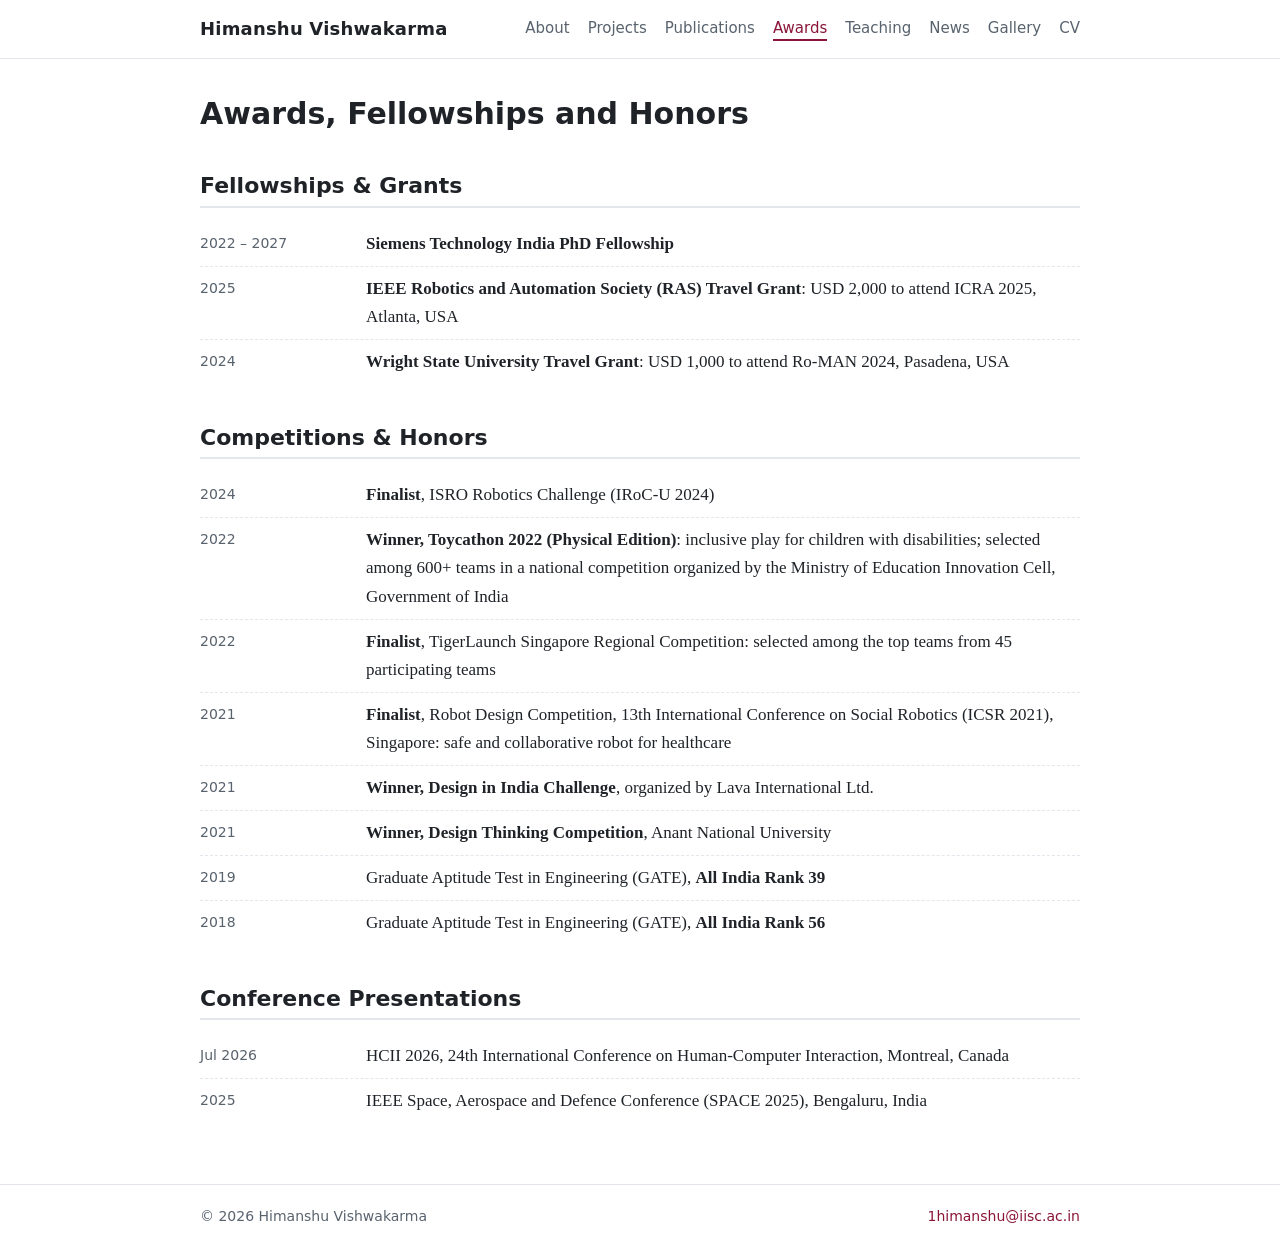
==== awards.html @ 06a632ed "Initial version of personal academic website Co-Authored-By: Claude Opus 5.5 <noreply@anthropic.com>" ====
<!DOCTYPE html>
<html lang="en">
<head>
  <meta charset="utf-8">
  <meta name="viewport" content="width=device-width, initial-scale=1">
  <title>Awards · Himanshu Vishwakarma</title>
  <link rel="stylesheet" href="assets/style.css">
</head>
<body>
<header class="site-header">
  <nav class="nav">
    <a class="brand" href="index.html">Himanshu Vishwakarma</a>
    <ul>
      <li><a href="index.html">About</a></li>
      <li><a href="projects.html">Projects</a></li>
      <li><a href="publications.html">Publications</a></li>
      <li><a class="active" href="awards.html">Awards</a></li>
      <li><a href="teaching.html">Teaching</a></li>
      <li><a href="news.html">News</a></li>
      <li><a href="gallery.html">Gallery</a></li>
      <li><a href="cv.pdf">CV</a></li>
    </ul>
  </nav>
</header>

<main>
  <h1>Awards, Fellowships and Honors</h1>

  <h2>Fellowships &amp; Grants</h2>
  <ul class="timeline">
    <li><span class="when">2022 – 2027</span><span><strong>Siemens Technology India PhD Fellowship</strong></span></li>
    <li><span class="when">2025</span><span><strong>IEEE Robotics and Automation Society (RAS) Travel Grant</strong>: USD 2,000 to attend ICRA 2025, Atlanta, USA</span></li>
    <li><span class="when">2024</span><span><strong>Wright State University Travel Grant</strong>: USD 1,000 to attend Ro-MAN 2024, Pasadena, USA</span></li>
  </ul>

  <h2>Competitions &amp; Honors</h2>
  <ul class="timeline">
    <li><span class="when">2024</span><span><strong>Finalist</strong>, ISRO Robotics Challenge (IRoC-U 2024)</span></li>
    <li><span class="when">2022</span><span><strong>Winner, Toycathon 2022 (Physical Edition)</strong>: inclusive play for children with disabilities; selected among 600+ teams in a national competition organized by the Ministry of Education Innovation Cell, Government of India</span></li>
    <li><span class="when">2022</span><span><strong>Finalist</strong>, TigerLaunch Singapore Regional Competition: selected among the top teams from 45 participating teams</span></li>
    <li><span class="when">2021</span><span><strong>Finalist</strong>, Robot Design Competition, 13th International Conference on Social Robotics (ICSR 2021), Singapore: safe and collaborative robot for healthcare</span></li>
    <li><span class="when">2021</span><span><strong>Winner, Design in India Challenge</strong>, organized by Lava International Ltd.</span></li>
    <li><span class="when">2021</span><span><strong>Winner, Design Thinking Competition</strong>, Anant National University</span></li>
    <li><span class="when">2019</span><span>Graduate Aptitude Test in Engineering (GATE), <strong>All India Rank 39</strong></span></li>
    <li><span class="when">2018</span><span>Graduate Aptitude Test in Engineering (GATE), <strong>All India Rank 56</strong></span></li>
  </ul>

  <h2>Conference Presentations</h2>
  <ul class="timeline">
    <li><span class="when">Jul 2026</span><span>HCII 2026, 24th International Conference on Human-Computer Interaction, Montreal, Canada</span></li>
    <li><span class="when">2025</span><span>IEEE Space, Aerospace and Defence Conference (SPACE 2025), Bengaluru, India</span></li>
  </ul>
</main>

<footer><div class="inner">
  <span>© 2026 Himanshu Vishwakarma</span>
  <span><a href="mailto:1himanshu@iisc.ac.in">1himanshu@iisc.ac.in</a></span>
</div></footer>
</body>
</html>
---- assets/style.css ----
:root {
  --text: #1f2328;
  --muted: #59636e;
  --accent: #8a1538;      /* deep maroon, close to the CV marker colour */
  --line: #e3e6ea;
  --bg: #ffffff;
  --soft: #f6f7f9;
  --max: 920px;
}

* { box-sizing: border-box; }

html { scroll-behavior: smooth; }

body {
  margin: 0;
  font-family: "Source Serif 4", Georgia, "Times New Roman", serif;
  font-size: 17px;
  line-height: 1.65;
  color: var(--text);
  background: var(--bg);
}

a { color: var(--accent); text-decoration: none; }
a:hover { text-decoration: underline; }

/* ---------- header / nav ---------- */
.site-header {
  position: sticky; top: 0; z-index: 10;
  background: rgba(255,255,255,.95);
  backdrop-filter: blur(6px);
  border-bottom: 1px solid var(--line);
}
.nav {
  max-width: var(--max); margin: 0 auto; padding: 14px 20px;
  display: flex; align-items: center; justify-content: space-between; gap: 16px;
  flex-wrap: wrap;
}
.brand {
  font-family: system-ui, -apple-system, "Segoe UI", Roboto, sans-serif;
  font-weight: 700; font-size: 18px; color: var(--text); letter-spacing: .2px;
}
.brand:hover { text-decoration: none; color: var(--accent); }
.nav ul {
  list-style: none; margin: 0; padding: 0;
  display: flex; flex-wrap: wrap; gap: 4px 18px;
  font-family: system-ui, -apple-system, "Segoe UI", Roboto, sans-serif; font-size: 15px;
}
.nav ul a { color: var(--muted); padding: 2px 0; border-bottom: 2px solid transparent; }
.nav ul a:hover { color: var(--text); text-decoration: none; }
.nav ul a.active { color: var(--accent); border-bottom-color: var(--accent); }

/* ---------- layout ---------- */
main { max-width: var(--max); margin: 0 auto; padding: 36px 20px 60px; }

h1, h2, h3 {
  font-family: system-ui, -apple-system, "Segoe UI", Roboto, sans-serif;
  line-height: 1.25; color: var(--text);
}
h1 { font-size: 30px; margin: 0 0 6px; }
h2 {
  font-size: 22px; margin: 40px 0 14px; padding-bottom: 6px;
  border-bottom: 2px solid var(--line);
}
h3 { font-size: 17px; margin: 22px 0 6px; }

.muted { color: var(--muted); }
.small { font-size: 15px; }

/* ---------- home hero ---------- */
.hero { display: grid; grid-template-columns: 220px 1fr; gap: 32px; align-items: start; }
.hero img.photo {
  width: 220px; height: 220px; object-fit: cover; border-radius: 50%;
  border: 1px solid var(--line);
}
.hero .role {
  font-family: system-ui, -apple-system, "Segoe UI", Roboto, sans-serif;
  color: var(--muted); font-size: 16px; margin: 0 0 14px;
}
.links { display: flex; flex-wrap: wrap; gap: 8px; margin-top: 16px; }
.links a {
  font-family: system-ui, -apple-system, "Segoe UI", Roboto, sans-serif; font-size: 14px;
  border: 1px solid var(--line); border-radius: 999px; padding: 4px 12px; color: var(--text);
}
.links a:hover { border-color: var(--accent); color: var(--accent); text-decoration: none; }
.links a.primary { background: var(--accent); border-color: var(--accent); color: #fff; }
.links a.primary:hover { color: #fff; opacity: .9; }

.tags { display: flex; flex-wrap: wrap; gap: 8px; padding: 0; list-style: none; }
.tags li {
  font-family: system-ui, -apple-system, "Segoe UI", Roboto, sans-serif; font-size: 14px;
  background: var(--soft); border: 1px solid var(--line); border-radius: 6px; padding: 3px 10px;
}

/* ---------- timeline-style lists ---------- */
.timeline { list-style: none; padding: 0; margin: 0; }
.timeline li {
  display: grid; grid-template-columns: 150px 1fr; gap: 16px;
  padding: 8px 0; border-bottom: 1px dashed var(--line);
}
.timeline li:last-child { border-bottom: none; }
.timeline .when {
  font-family: system-ui, -apple-system, "Segoe UI", Roboto, sans-serif;
  font-size: 14px; color: var(--muted); padding-top: 2px;
}

/* ---------- publications ---------- */
ol.pubs { padding-left: 0; list-style: none; counter-reset: pub; }
ol.pubs li { position: relative; padding: 8px 0 8px 52px; counter-increment: pub; }
ol.pubs li::before {
  position: absolute; left: 0; top: 9px;
  font-family: system-ui, -apple-system, "Segoe UI", Roboto, sans-serif;
  font-size: 13px; font-weight: 600; color: var(--accent);
}
ol.pubs.j li::before { content: "[J" counter(pub) "]"; }
ol.pubs.c li::before { content: "[C" counter(pub) "]"; }
ol.pubs.u li::before { content: "[U" counter(pub) "]"; }
ol.pubs.p li::before { content: "[P" counter(pub) "]"; }
.me { font-weight: 700; }
.ptitle { font-weight: 600; }
.badge {
  display: inline-block; font-family: system-ui, -apple-system, "Segoe UI", Roboto, sans-serif;
  font-size: 12px; line-height: 1.6; padding: 0 7px; border-radius: 4px; margin-left: 4px;
  background: var(--soft); border: 1px solid var(--line); color: var(--muted); vertical-align: 1px;
}
.badge.link { color: var(--accent); border-color: #e6c9d2; }

/* ---------- project cards ---------- */
.cards { display: grid; grid-template-columns: repeat(auto-fill, minmax(260px, 1fr)); gap: 18px; }
.card {
  border: 1px solid var(--line); border-radius: 10px; overflow: hidden; background: #fff;
  display: flex; flex-direction: column;
}
.card .thumb {
  aspect-ratio: 16 / 9; background: var(--soft); display: flex; align-items: center; justify-content: center;
  color: var(--muted); font-family: system-ui, sans-serif; font-size: 13px;
}
.card .thumb img { width: 100%; height: 100%; object-fit: cover; }
.card .body { padding: 14px 16px 16px; display: flex; flex-direction: column; gap: 6px; flex: 1; }
.card h3 { margin: 0; font-size: 16px; }
.card p { margin: 0; font-size: 15px; }
.card .venue { font-family: system-ui, sans-serif; font-size: 13px; color: var(--muted); }
.card .more { margin-top: auto; font-family: system-ui, sans-serif; font-size: 14px; }

/* ---------- footer ---------- */
footer {
  border-top: 1px solid var(--line); color: var(--muted);
  font-family: system-ui, -apple-system, "Segoe UI", Roboto, sans-serif; font-size: 14px;
}
footer .inner { max-width: var(--max); margin: 0 auto; padding: 20px; display: flex; justify-content: space-between; flex-wrap: wrap; gap: 8px; }

/* ---------- mobile ---------- */
@media (max-width: 680px) {
  body { font-size: 16px; }
  .hero { grid-template-columns: 1fr; text-align: center; }
  .hero img.photo { margin: 0 auto; width: 170px; height: 170px; }
  .links { justify-content: center; }
  .timeline li { grid-template-columns: 1fr; gap: 0; }
  ol.pubs li { padding-left: 44px; }
}

/* ---------- video thumbnails ---------- */
.card a.thumb { position: relative; display: block; }
.card a.thumb img { display: block; width: 100%; height: 100%; object-fit: cover; transition: transform .25s ease; }
.card a.thumb:hover img { transform: scale(1.03); }
.card .play {
  position: absolute; left: 50%; top: 50%; width: 54px; height: 38px; transform: translate(-50%, -50%);
  background: rgba(0,0,0,.65); border-radius: 10px;
}
.card .play::after {
  content: ""; position: absolute; left: 22px; top: 11px;
  border-style: solid; border-width: 8px 0 8px 14px; border-color: transparent transparent transparent #fff;
}
.card a.thumb:hover .play { background: #c4302b; }
.card .more a { margin-right: 14px; }

/* ---------- gallery ---------- */
.videos { display: grid; grid-template-columns: repeat(auto-fill, minmax(380px, 1fr)); gap: 20px; }
.video figure { margin: 0; }
.video .frame { position: relative; aspect-ratio: 16 / 9; border-radius: 10px; overflow: hidden; background: #000; }
.video iframe { position: absolute; inset: 0; width: 100%; height: 100%; border: 0; }
.video figcaption { font-family: system-ui, sans-serif; font-size: 14px; color: var(--muted); margin-top: 6px; }
@media (max-width: 680px) { .videos { grid-template-columns: 1fr; } }
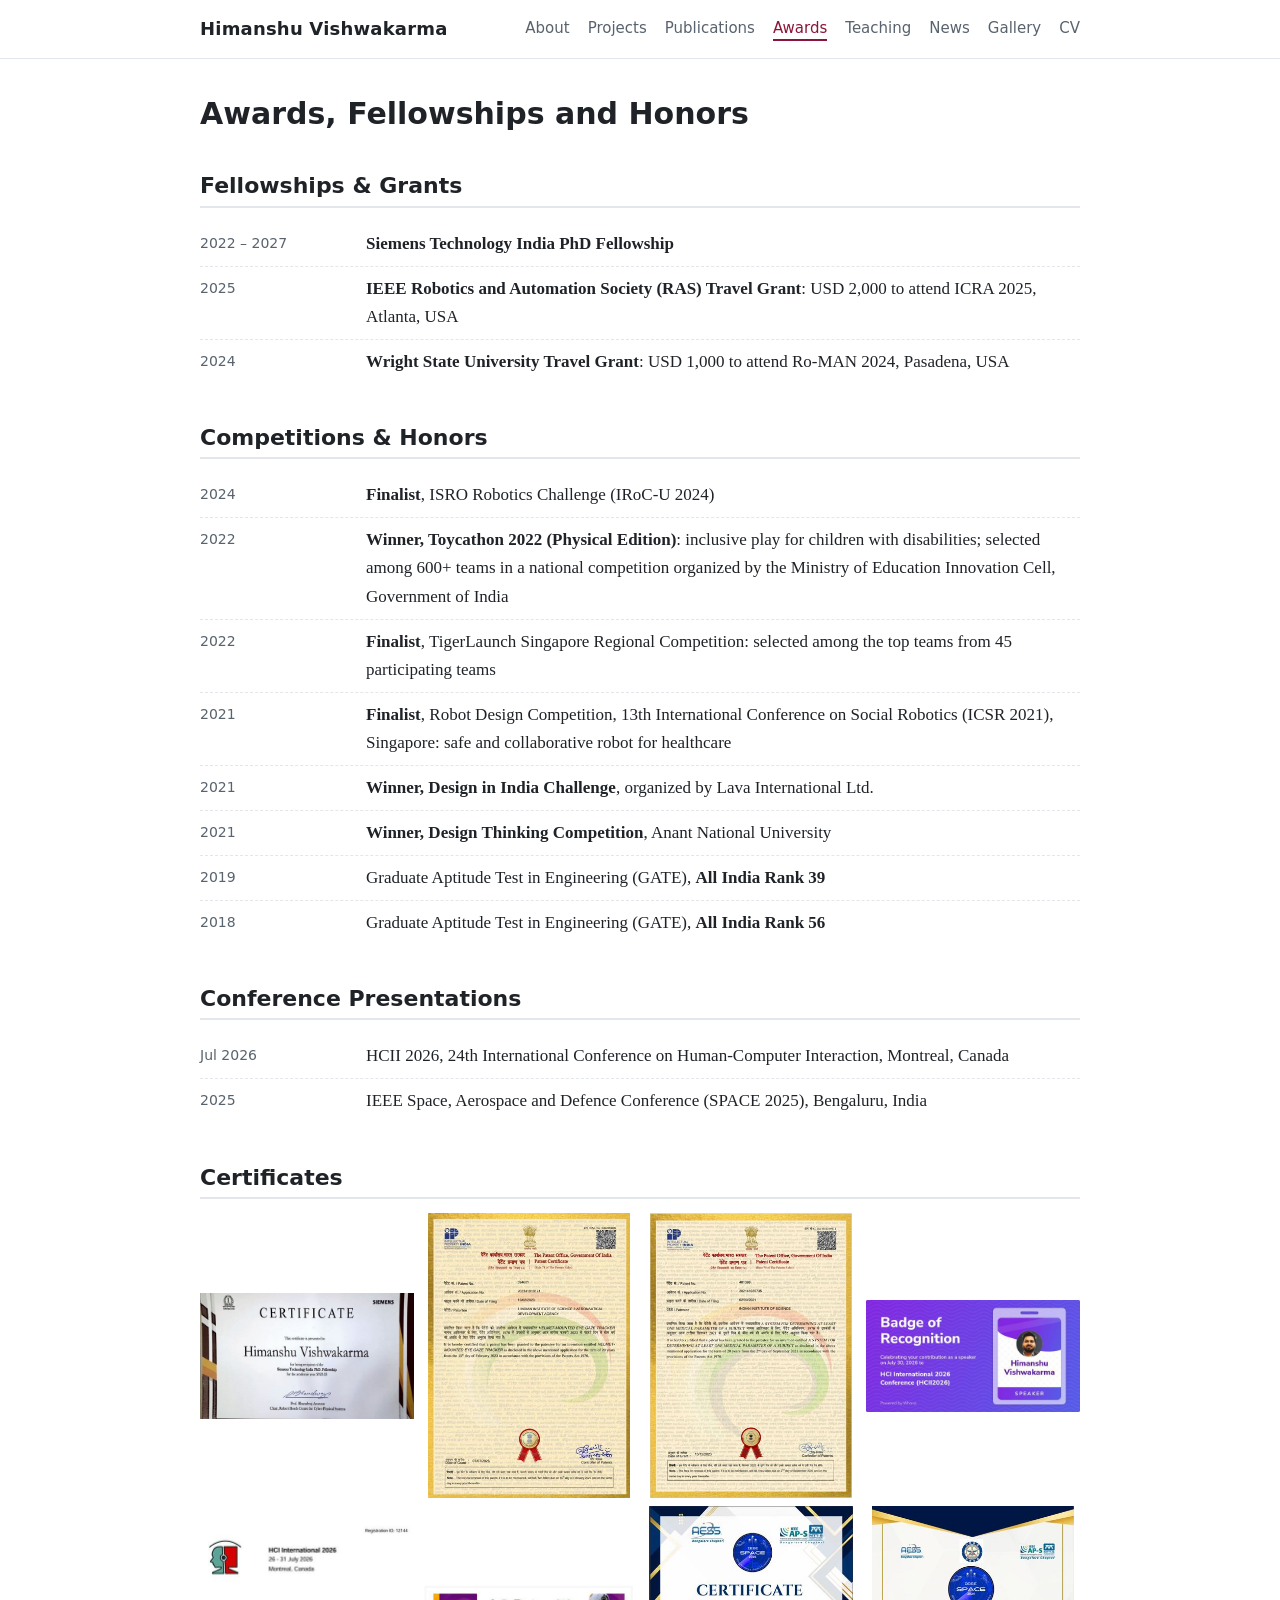
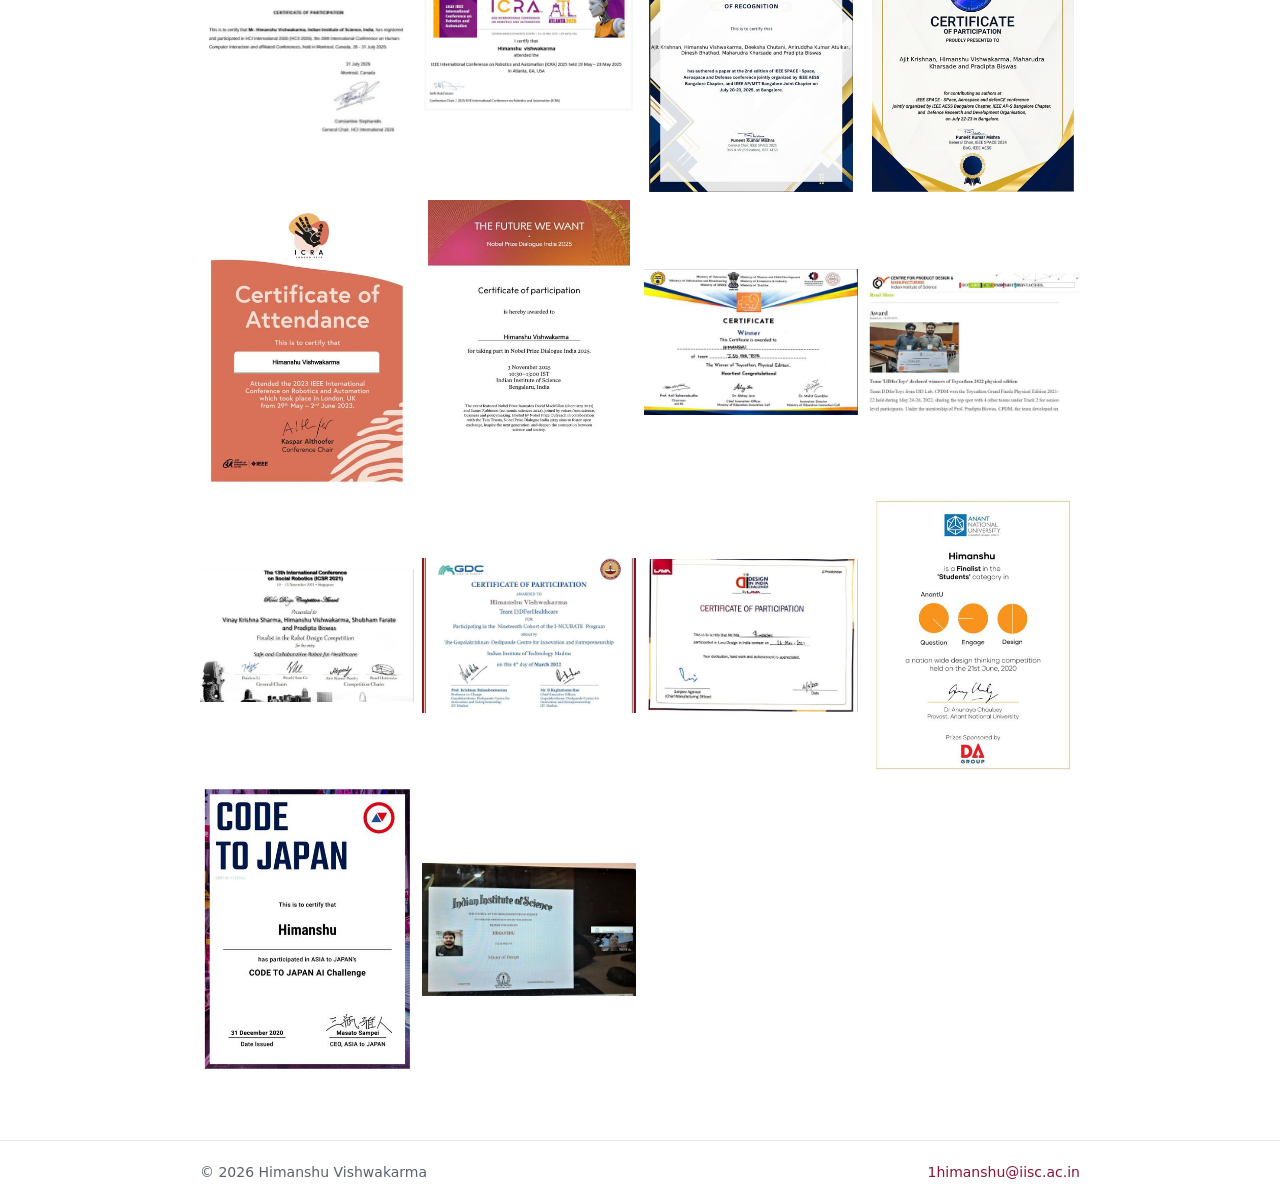
==== commit 6b655dd7: "Add photo gallery, certificates and project pictures Co-Authored-By: Claude Opus 5.5 <noreply@anthro" ====
--- a/awards.html
+++ b/awards.html
@@ -50,11 +50,34 @@
     <li><span class="when">Jul 2026</span><span>HCII 2026, 24th International Conference on Human-Computer Interaction, Montreal, Canada</span></li>
     <li><span class="when">2025</span><span>IEEE Space, Aerospace and Defence Conference (SPACE 2025), Bengaluru, India</span></li>
   </ul>
+
+  <h2>Certificates</h2>
+  <div class="photos certs">
+      <a class="ph" title="Siemens Technology India PhD Fellowship" href="assets/img/gallery/award-10.jpg" data-cap="Siemens Technology India PhD Fellowship"><img src="assets/img/gallery/thumbs/award-10.jpg" alt="Siemens Technology India PhD Fellowship" loading="lazy"></a>
+      <a class="ph" title="Patent certificate" href="assets/img/gallery/award-08.jpg" data-cap="Patent certificate"><img src="assets/img/gallery/thumbs/award-08.jpg" alt="Patent certificate" loading="lazy"></a>
+      <a class="ph" title="Patent certificate" href="assets/img/gallery/award-11.jpg" data-cap="Patent certificate"><img src="assets/img/gallery/thumbs/award-11.jpg" alt="Patent certificate" loading="lazy"></a>
+      <a class="ph" title="Speaker, HCII 2026" href="assets/img/gallery/award-04.jpg" data-cap="Speaker, HCII 2026"><img src="assets/img/gallery/thumbs/award-04.jpg" alt="Speaker, HCII 2026" loading="lazy"></a>
+      <a class="ph" title="HCII 2026, Montreal" href="assets/img/gallery/award-05.jpg" data-cap="HCII 2026, Montreal"><img src="assets/img/gallery/thumbs/award-05.jpg" alt="HCII 2026, Montreal" loading="lazy"></a>
+      <a class="ph" title="ICRA 2025, Atlanta" href="assets/img/gallery/award-09.jpg" data-cap="ICRA 2025, Atlanta"><img src="assets/img/gallery/thumbs/award-09.jpg" alt="ICRA 2025, Atlanta" loading="lazy"></a>
+      <a class="ph" title="IEEE SPACE, certificate of recognition" href="assets/img/gallery/award-07.jpg" data-cap="IEEE SPACE, certificate of recognition"><img src="assets/img/gallery/thumbs/award-07.jpg" alt="IEEE SPACE, certificate of recognition" loading="lazy"></a>
+      <a class="ph" title="IEEE SPACE 2024" href="assets/img/gallery/award-13.jpg" data-cap="IEEE SPACE 2024"><img src="assets/img/gallery/thumbs/award-13.jpg" alt="IEEE SPACE 2024" loading="lazy"></a>
+      <a class="ph" title="ICRA 2023, London" href="assets/img/gallery/award-12.jpg" data-cap="ICRA 2023, London"><img src="assets/img/gallery/thumbs/award-12.jpg" alt="ICRA 2023, London" loading="lazy"></a>
+      <a class="ph" title="Nobel Prize Dialogue India 2025" href="assets/img/gallery/award-06.jpg" data-cap="Nobel Prize Dialogue India 2025"><img src="assets/img/gallery/thumbs/award-06.jpg" alt="Nobel Prize Dialogue India 2025" loading="lazy"></a>
+      <a class="ph" title="Winner, Toycathon 2022" href="assets/img/gallery/award-17.jpg" data-cap="Winner, Toycathon 2022"><img src="assets/img/gallery/thumbs/award-17.jpg" alt="Winner, Toycathon 2022" loading="lazy"></a>
+      <a class="ph" title="Toycathon 2022 announcement, CPDM IISc" href="assets/img/gallery/award-16.jpg" data-cap="Toycathon 2022 announcement, CPDM IISc"><img src="assets/img/gallery/thumbs/award-16.jpg" alt="Toycathon 2022 announcement, CPDM IISc" loading="lazy"></a>
+      <a class="ph" title="Finalist, Robot Design Competition, ICSR 2021" href="assets/img/gallery/award-15.jpg" data-cap="Finalist, Robot Design Competition, ICSR 2021"><img src="assets/img/gallery/thumbs/award-15.jpg" alt="Finalist, Robot Design Competition, ICSR 2021" loading="lazy"></a>
+      <a class="ph" title="I-NCUBATE programme, GDC IIT Madras, 2022" href="assets/img/gallery/award-18.jpg" data-cap="I-NCUBATE programme, GDC IIT Madras, 2022"><img src="assets/img/gallery/thumbs/award-18.jpg" alt="I-NCUBATE programme, GDC IIT Madras, 2022" loading="lazy"></a>
+      <a class="ph" title="Design in India Challenge, 2021" href="assets/img/gallery/award-19.jpg" data-cap="Design in India Challenge, 2021"><img src="assets/img/gallery/thumbs/award-19.jpg" alt="Design in India Challenge, 2021" loading="lazy"></a>
+      <a class="ph" title="Design Thinking Competition" href="assets/img/gallery/award-21.jpg" data-cap="Design Thinking Competition"><img src="assets/img/gallery/thumbs/award-21.jpg" alt="Design Thinking Competition" loading="lazy"></a>
+      <a class="ph" title="Code to Japan AI Challenge" href="assets/img/gallery/award-20.jpg" data-cap="Code to Japan AI Challenge"><img src="assets/img/gallery/thumbs/award-20.jpg" alt="Code to Japan AI Challenge" loading="lazy"></a>
+      <a class="ph" title="M.Des. online convocation, 2021" href="assets/img/gallery/award-14.jpg" data-cap="M.Des. online convocation, 2021"><img src="assets/img/gallery/thumbs/award-14.jpg" alt="M.Des. online convocation, 2021" loading="lazy"></a>
+  </div>
 </main>
 
 <footer><div class="inner">
   <span>© 2026 Himanshu Vishwakarma</span>
   <span><a href="mailto:1himanshu@iisc.ac.in">1himanshu@iisc.ac.in</a></span>
 </div></footer>
+<script src="assets/lightbox.js"></script>
 </body>
 </html>
--- a/assets/style.css
+++ b/assets/style.css
@@ -181,3 +181,22 @@
 .video iframe { position: absolute; inset: 0; width: 100%; height: 100%; border: 0; }
 .video figcaption { font-family: system-ui, sans-serif; font-size: 14px; color: var(--muted); margin-top: 6px; }
 @media (max-width: 680px) { .videos { grid-template-columns: 1fr; } }
+
+/* ---------- photo grid + lightbox ---------- */
+.photos { display: grid; grid-template-columns: repeat(auto-fill, minmax(170px, 1fr)); gap: 8px; margin-bottom: 8px; }
+.photos a.ph { display: block; aspect-ratio: 4 / 3; overflow: hidden; border-radius: 6px; background: var(--soft); }
+.photos a.ph img { width: 100%; height: 100%; object-fit: cover; transition: transform .25s ease; }
+.photos a.ph:hover img { transform: scale(1.05); }
+.photos.certs a.ph { aspect-ratio: 3 / 4; }
+.photos.certs a.ph img { object-fit: contain; background: #fff; }
+main h3 + .photos { margin-top: 4px; }
+.lb { position: fixed; inset: 0; background: rgba(10,10,12,.92); display: none; align-items: center; justify-content: center; z-index: 100; }
+.lb.open { display: flex; }
+.lb figure { margin: 0; max-width: 92vw; max-height: 88vh; text-align: center; }
+.lb img { max-width: 92vw; max-height: 80vh; object-fit: contain; border-radius: 4px; }
+.lb figcaption { color: #e8e8e8; font-family: system-ui, sans-serif; font-size: 15px; margin-top: 10px; }
+.lb button { position: absolute; background: none; border: 0; color: #fff; cursor: pointer; font-size: 44px; line-height: 1; padding: 10px 16px; opacity: .8; }
+.lb button:hover { opacity: 1; }
+.lb-x { top: 8px; right: 12px; }
+.lb-p { left: 6px; top: 50%; transform: translateY(-50%); }
+.lb-n { right: 6px; top: 50%; transform: translateY(-50%); }
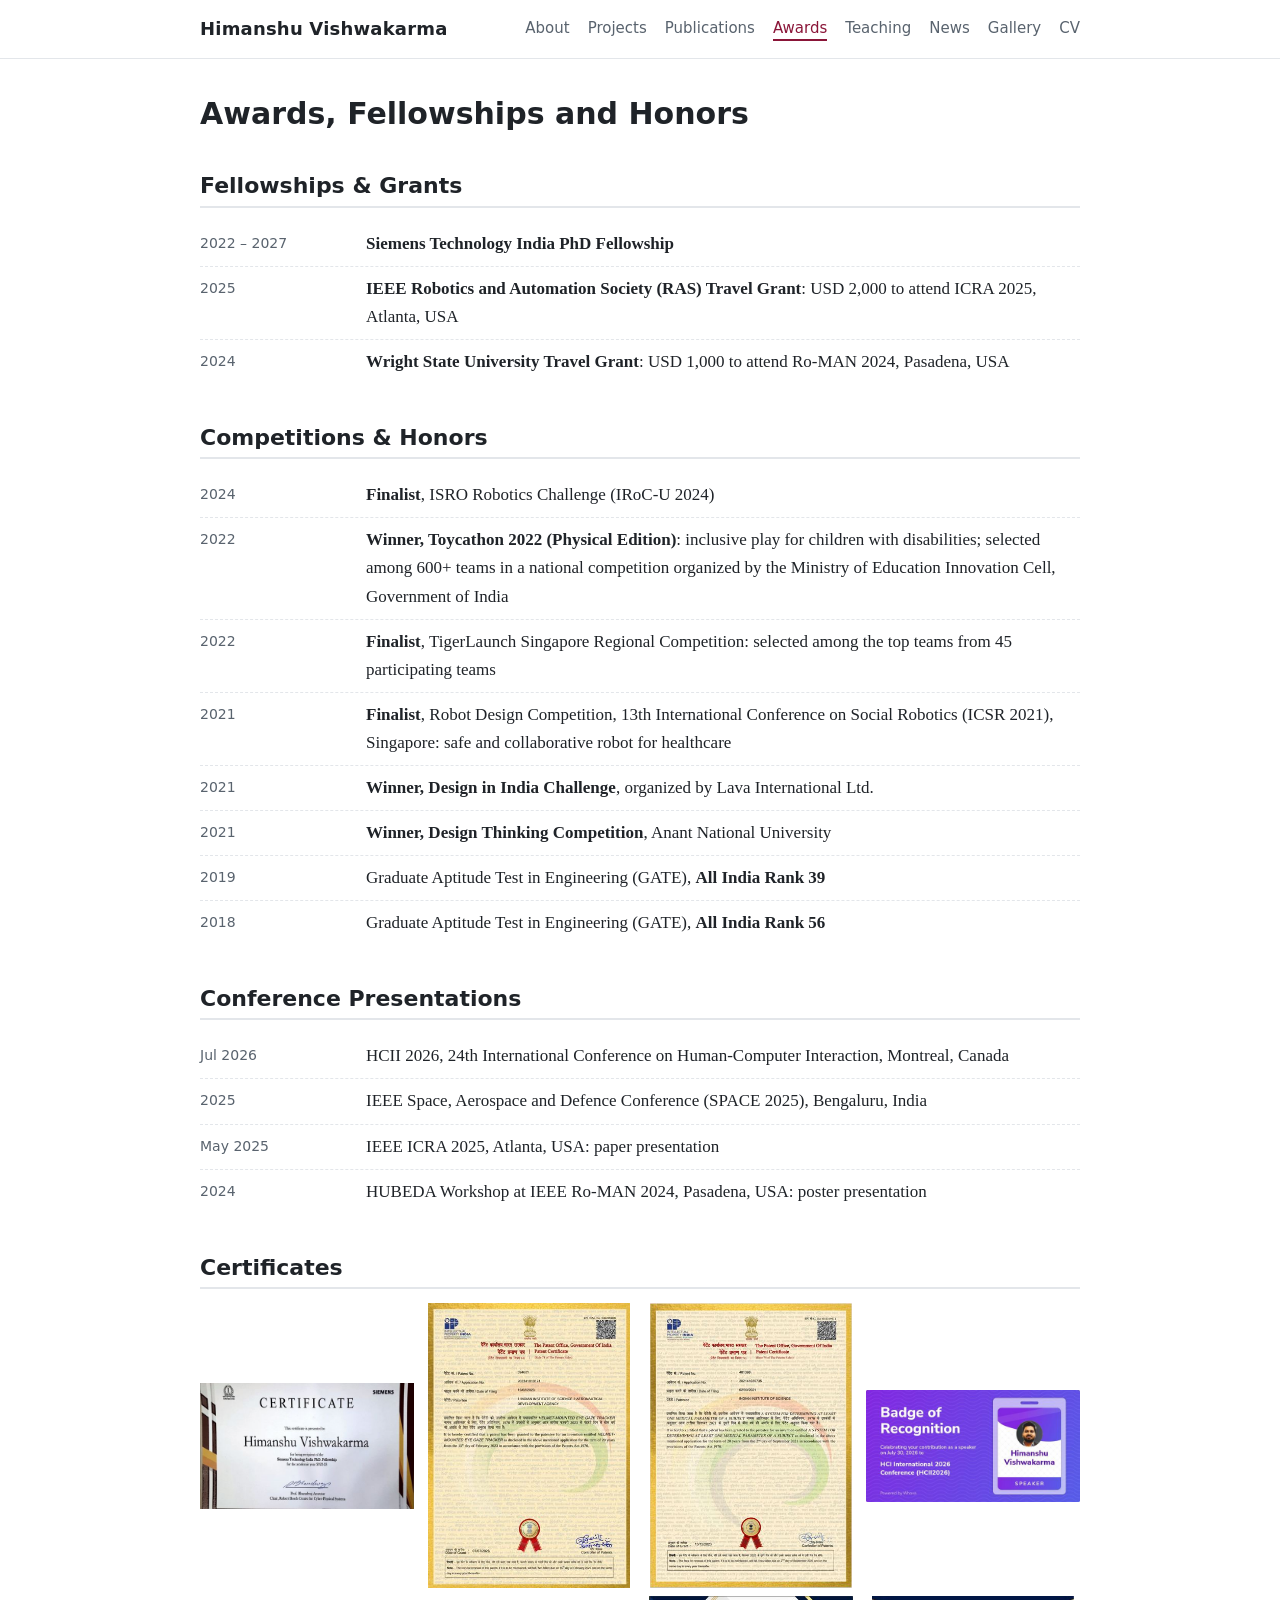
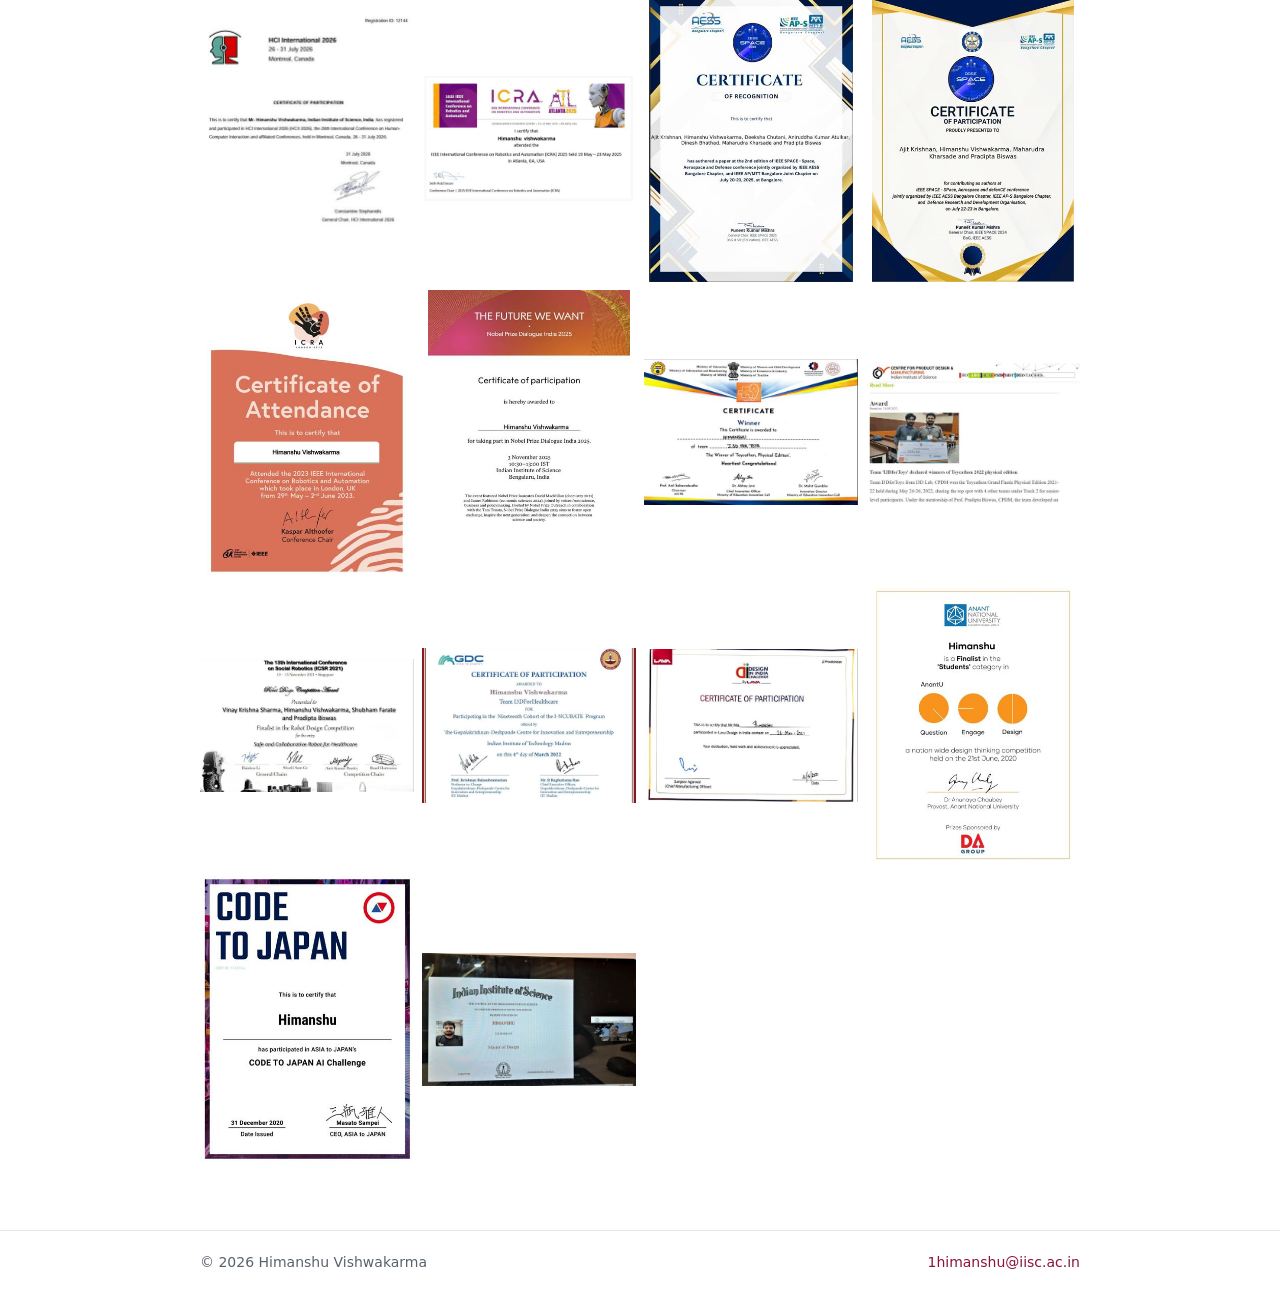
==== commit 75d5119e: "Gallery: correct captions from the original site and group photos into albums Co-Authored-By: Claude" ====
--- a/awards.html
+++ b/awards.html
@@ -49,6 +49,8 @@
   <ul class="timeline">
     <li><span class="when">Jul 2026</span><span>HCII 2026, 24th International Conference on Human-Computer Interaction, Montreal, Canada</span></li>
     <li><span class="when">2025</span><span>IEEE Space, Aerospace and Defence Conference (SPACE 2025), Bengaluru, India</span></li>
+    <li><span class="when">May 2025</span><span>IEEE ICRA 2025, Atlanta, USA: paper presentation</span></li>
+    <li><span class="when">2024</span><span>HUBEDA Workshop at IEEE Ro-MAN 2024, Pasadena, USA: poster presentation</span></li>
   </ul>
 
   <h2>Certificates</h2>
--- a/assets/style.css
+++ b/assets/style.css
@@ -200,3 +200,16 @@
 .lb-x { top: 8px; right: 12px; }
 .lb-p { left: 6px; top: 50%; transform: translateY(-50%); }
 .lb-n { right: 6px; top: 50%; transform: translateY(-50%); }
+
+/* ---------- gallery v2: albums + section chips ---------- */
+.chips { list-style: none; padding: 0; margin: 14px 0 6px; display: flex; flex-wrap: wrap; gap: 8px; }
+.chips a {
+  display: inline-block; font-family: system-ui, sans-serif; font-size: 14px; color: var(--text);
+  border: 1px solid var(--line); border-radius: 999px; padding: 4px 12px; background: #fff;
+}
+.chips a:hover { border-color: var(--accent); color: var(--accent); text-decoration: none; }
+section[id] { scroll-margin-top: 72px; }
+.album { margin: 0 0 22px; }
+.album-cap { font-family: system-ui, sans-serif; font-size: 15px; font-weight: 600; margin: 0 0 8px; color: var(--text); }
+.photos.single { grid-template-columns: minmax(0, 520px); }
+.photos.single a.ph { aspect-ratio: 16 / 10; }
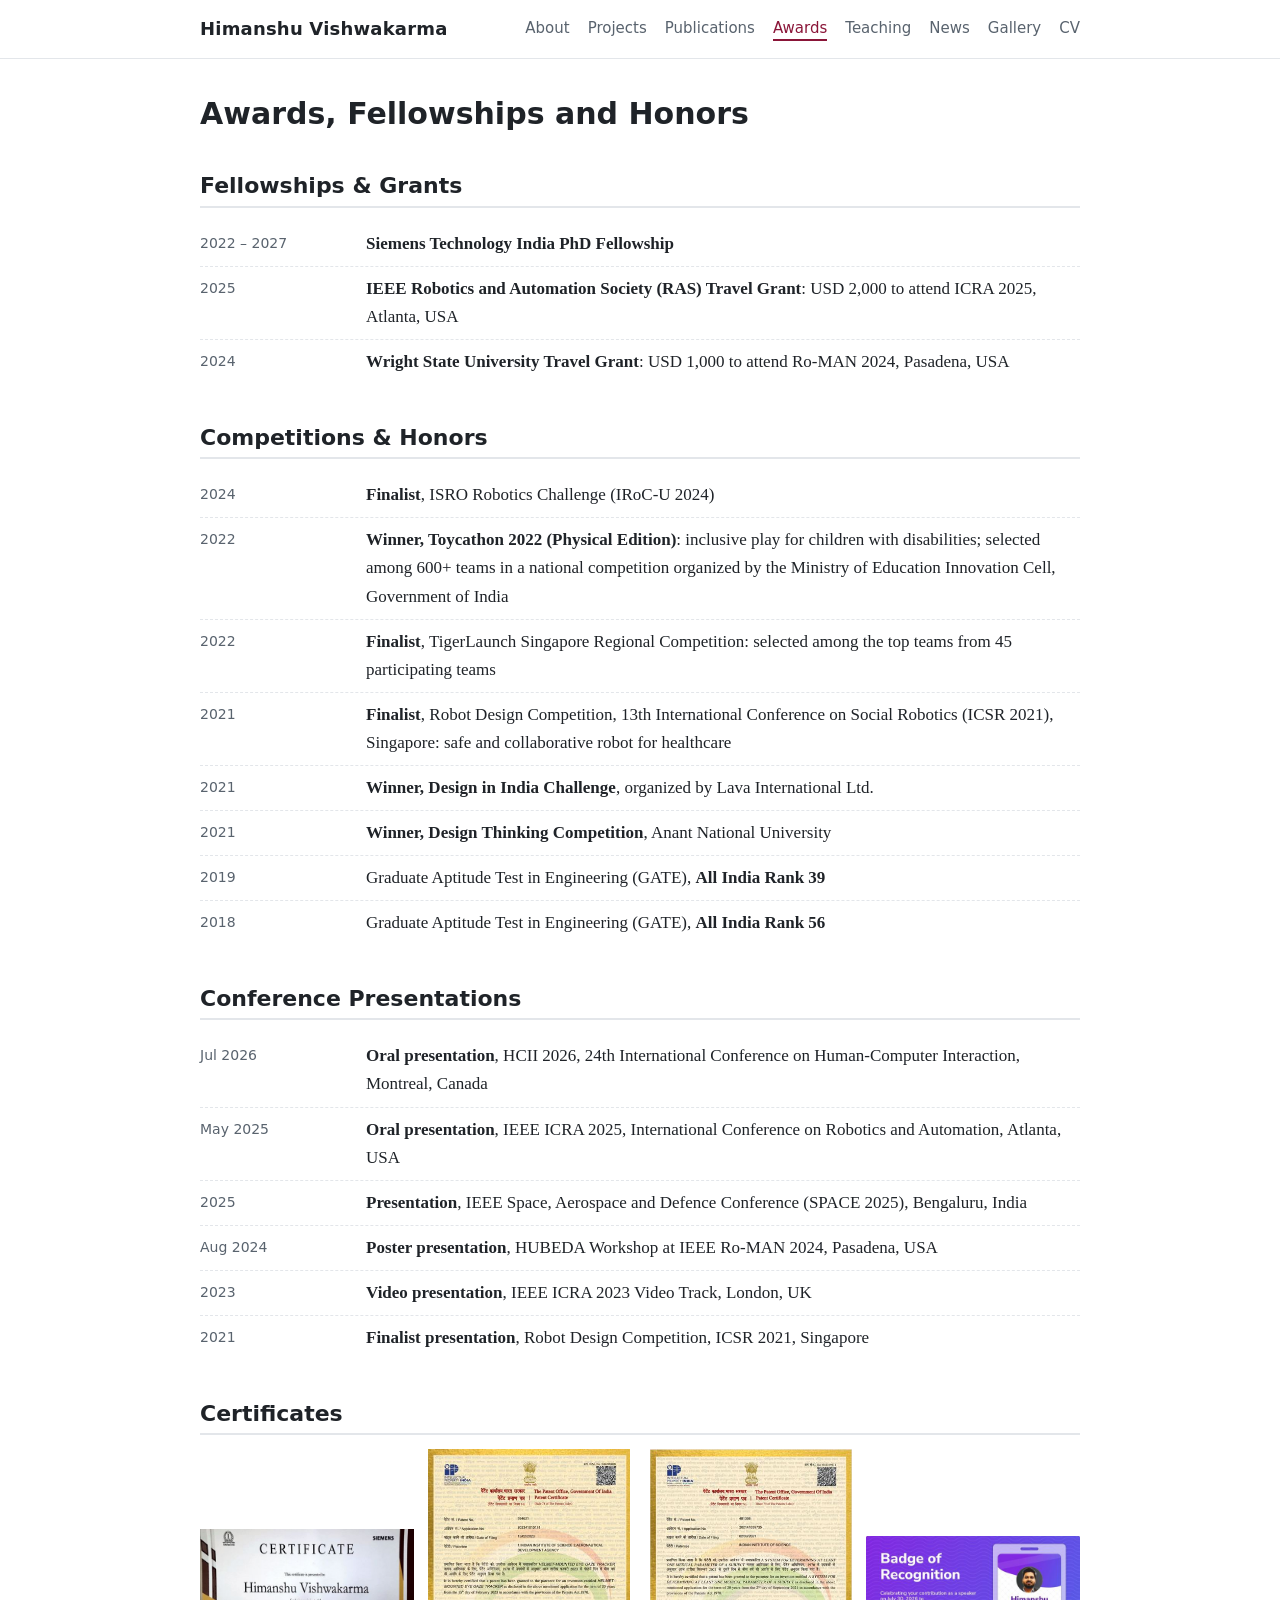
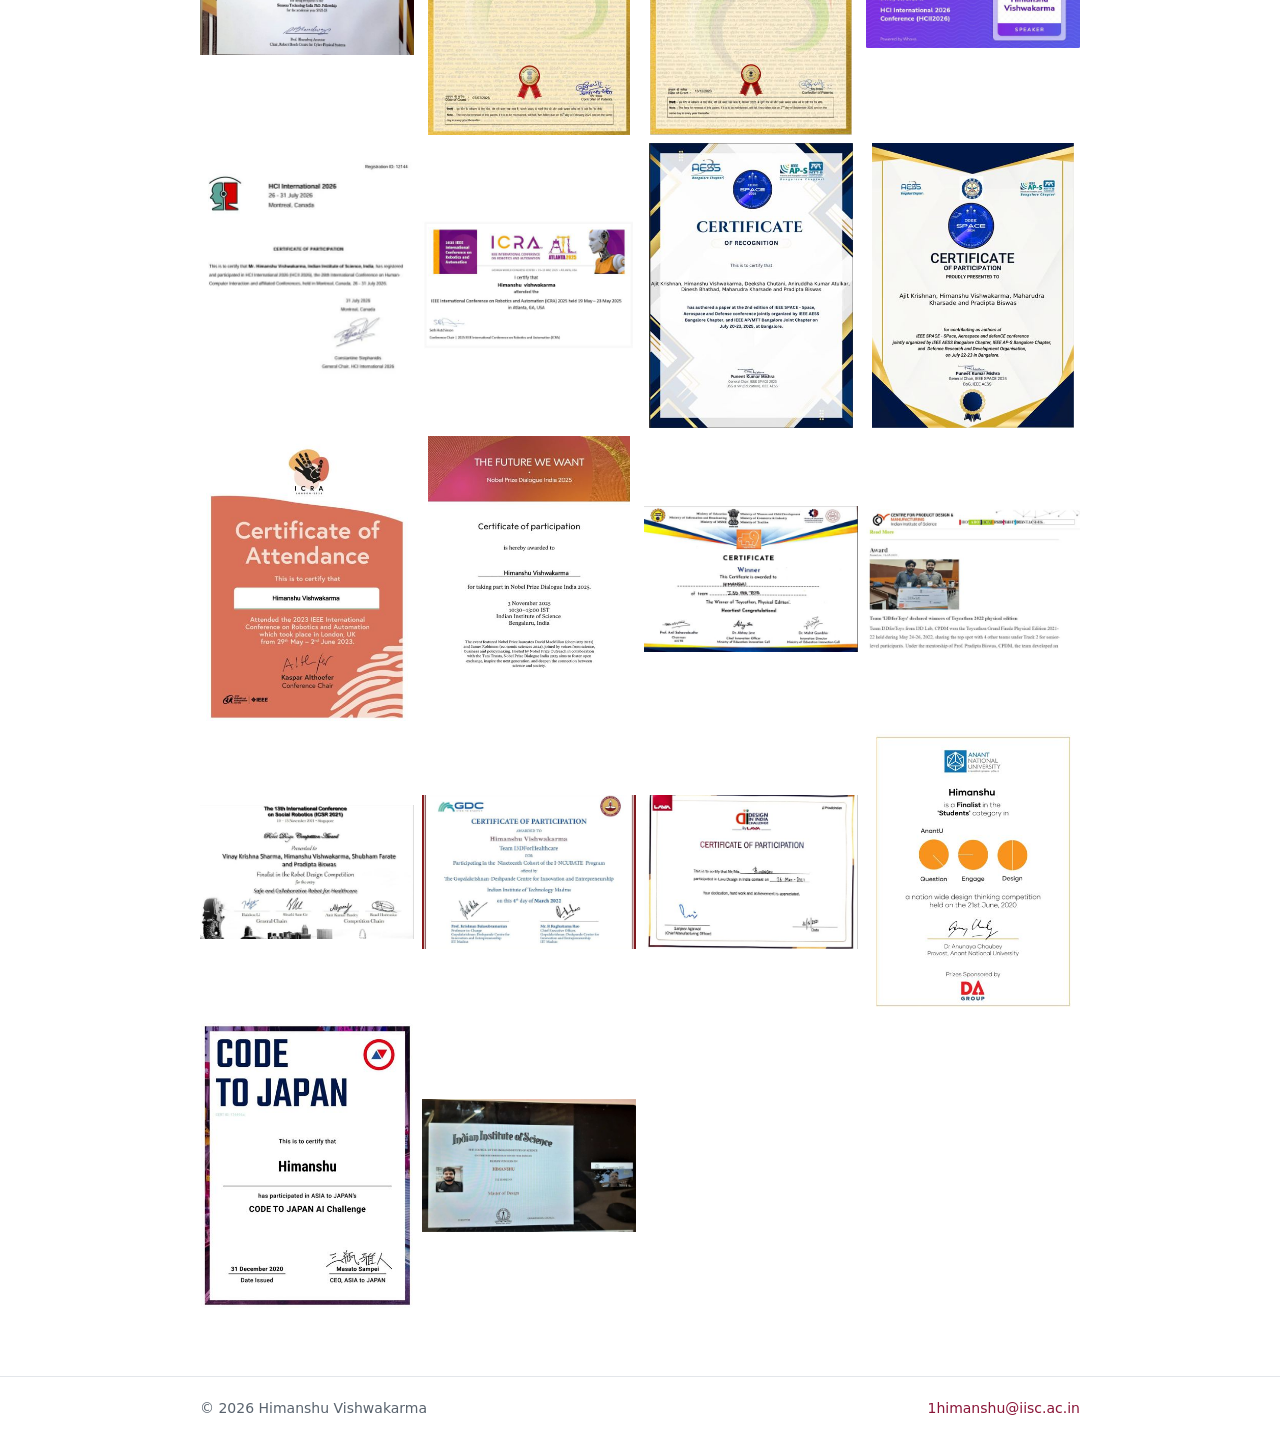
==== commit 888c9235: "Awards: conference presentations list matches academic CV Co-Authored-By: Claude Opus 5.5 <noreply@a" ====
--- a/awards.html
+++ b/awards.html
@@ -47,10 +47,12 @@
 
   <h2>Conference Presentations</h2>
   <ul class="timeline">
-    <li><span class="when">Jul 2026</span><span>HCII 2026, 24th International Conference on Human-Computer Interaction, Montreal, Canada</span></li>
-    <li><span class="when">2025</span><span>IEEE Space, Aerospace and Defence Conference (SPACE 2025), Bengaluru, India</span></li>
-    <li><span class="when">May 2025</span><span>IEEE ICRA 2025, Atlanta, USA: paper presentation</span></li>
-    <li><span class="when">2024</span><span>HUBEDA Workshop at IEEE Ro-MAN 2024, Pasadena, USA: poster presentation</span></li>
+    <li><span class="when">Jul 2026</span><span><strong>Oral presentation</strong>, HCII 2026, 24th International Conference on Human-Computer Interaction, Montreal, Canada</span></li>
+    <li><span class="when">May 2025</span><span><strong>Oral presentation</strong>, IEEE ICRA 2025, International Conference on Robotics and Automation, Atlanta, USA</span></li>
+    <li><span class="when">2025</span><span><strong>Presentation</strong>, IEEE Space, Aerospace and Defence Conference (SPACE 2025), Bengaluru, India</span></li>
+    <li><span class="when">Aug 2024</span><span><strong>Poster presentation</strong>, HUBEDA Workshop at IEEE Ro-MAN 2024, Pasadena, USA</span></li>
+    <li><span class="when">2023</span><span><strong>Video presentation</strong>, IEEE ICRA 2023 Video Track, London, UK</span></li>
+    <li><span class="when">2021</span><span><strong>Finalist presentation</strong>, Robot Design Competition, ICSR 2021, Singapore</span></li>
   </ul>
 
   <h2>Certificates</h2>
--- a/assets/style.css
+++ b/assets/style.css
@@ -213,3 +213,25 @@
 .album-cap { font-family: system-ui, sans-serif; font-size: 15px; font-weight: 600; margin: 0 0 8px; color: var(--text); }
 .photos.single { grid-template-columns: minmax(0, 520px); }
 .photos.single a.ph { aspect-ratio: 16 / 10; }
+
+/* ---------- About: animated stats ---------- */
+.stats {
+  display: grid; grid-template-columns: repeat(4, 1fr); gap: 14px;
+  margin: 34px 0 6px; padding: 0; list-style: none;
+}
+.stat {
+  border: 1px solid var(--line); border-radius: 12px; padding: 18px 12px 14px; text-align: center;
+  background: linear-gradient(180deg, #fff 0%, var(--soft) 100%);
+}
+.stat a { color: inherit; text-decoration: none; display: block; }
+.stat a:hover .num { color: var(--accent); }
+.stat .num {
+  display: block; font-family: system-ui, -apple-system, "Segoe UI", Roboto, sans-serif;
+  font-size: 40px; font-weight: 700; line-height: 1.1; color: var(--accent);
+  font-variant-numeric: tabular-nums;
+}
+.stat .label { display: block; font-family: system-ui, sans-serif; font-size: 14px; color: var(--text); margin-top: 4px; }
+.stat .sub { display: block; font-family: system-ui, sans-serif; font-size: 12px; color: var(--muted); margin-top: 2px; min-height: 1em; }
+@media (max-width: 680px) { .stats { grid-template-columns: repeat(2, 1fr); } .stat .num { font-size: 32px; } }
+.album-cap a { color: var(--accent); border-bottom: 1px dotted var(--accent); }
+.album-cap a:hover { text-decoration: none; border-bottom-style: solid; }
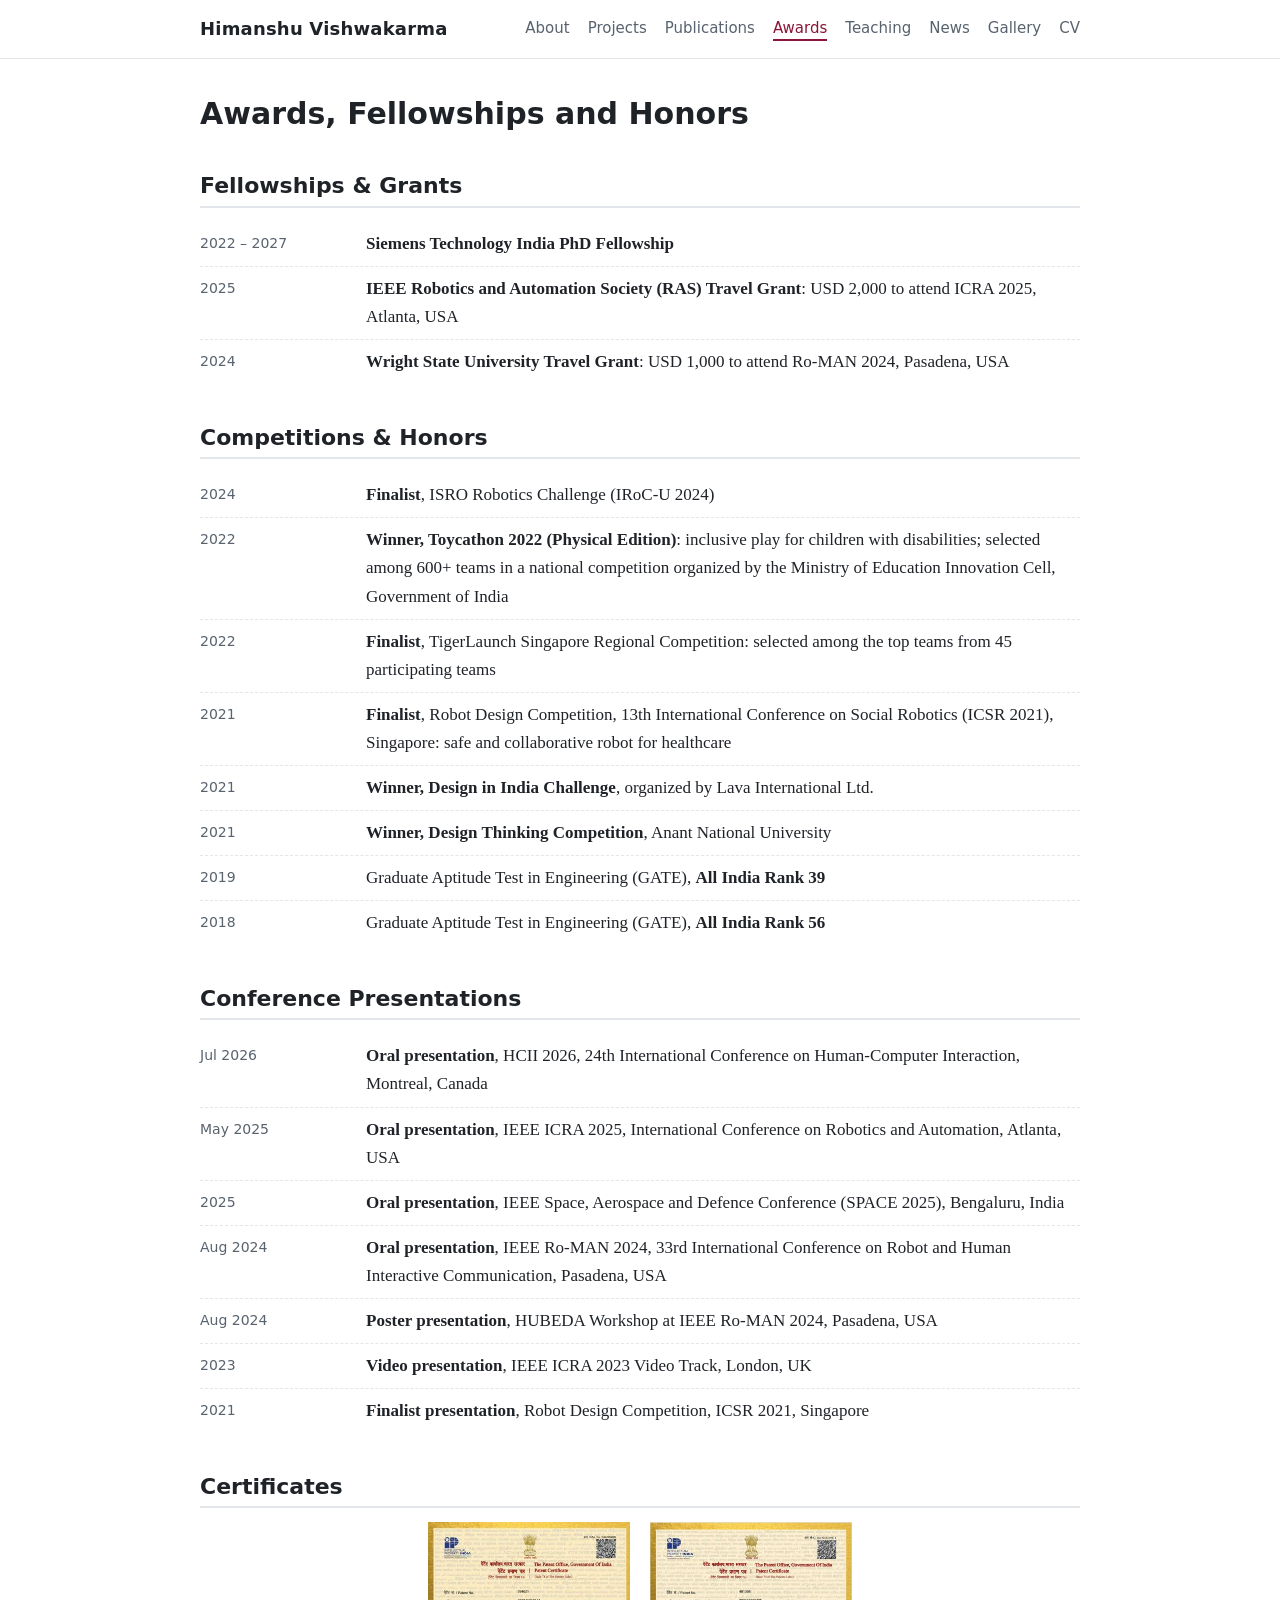
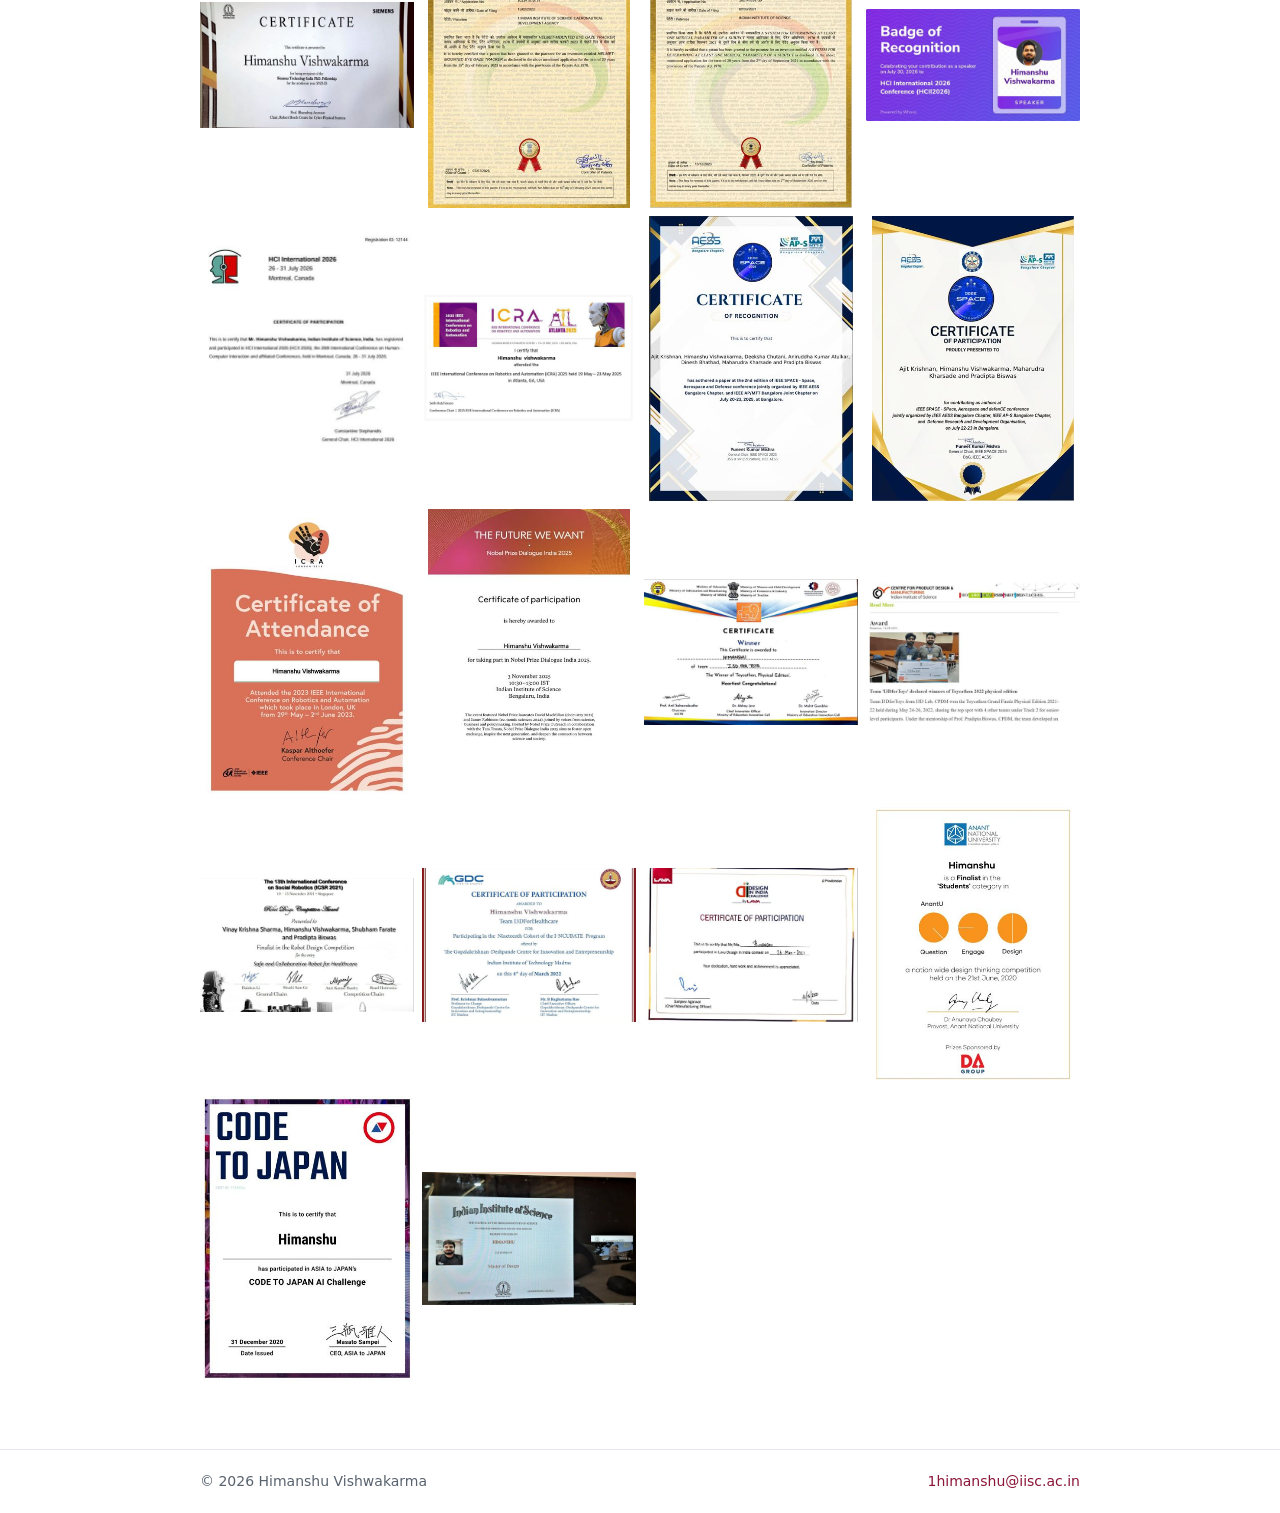
==== commit 575ab335: "Ro-MAN 2024 and SPACE 2025 are oral presentations Co-Authored-By: Claude Opus 5.5 <noreply@anthropic" ====
--- a/awards.html
+++ b/awards.html
@@ -49,7 +49,8 @@
   <ul class="timeline">
     <li><span class="when">Jul 2026</span><span><strong>Oral presentation</strong>, HCII 2026, 24th International Conference on Human-Computer Interaction, Montreal, Canada</span></li>
     <li><span class="when">May 2025</span><span><strong>Oral presentation</strong>, IEEE ICRA 2025, International Conference on Robotics and Automation, Atlanta, USA</span></li>
-    <li><span class="when">2025</span><span><strong>Presentation</strong>, IEEE Space, Aerospace and Defence Conference (SPACE 2025), Bengaluru, India</span></li>
+    <li><span class="when">2025</span><span><strong>Oral presentation</strong>, IEEE Space, Aerospace and Defence Conference (SPACE 2025), Bengaluru, India</span></li>
+    <li><span class="when">Aug 2024</span><span><strong>Oral presentation</strong>, IEEE Ro-MAN 2024, 33rd International Conference on Robot and Human Interactive Communication, Pasadena, USA</span></li>
     <li><span class="when">Aug 2024</span><span><strong>Poster presentation</strong>, HUBEDA Workshop at IEEE Ro-MAN 2024, Pasadena, USA</span></li>
     <li><span class="when">2023</span><span><strong>Video presentation</strong>, IEEE ICRA 2023 Video Track, London, UK</span></li>
     <li><span class="when">2021</span><span><strong>Finalist presentation</strong>, Robot Design Competition, ICSR 2021, Singapore</span></li>
